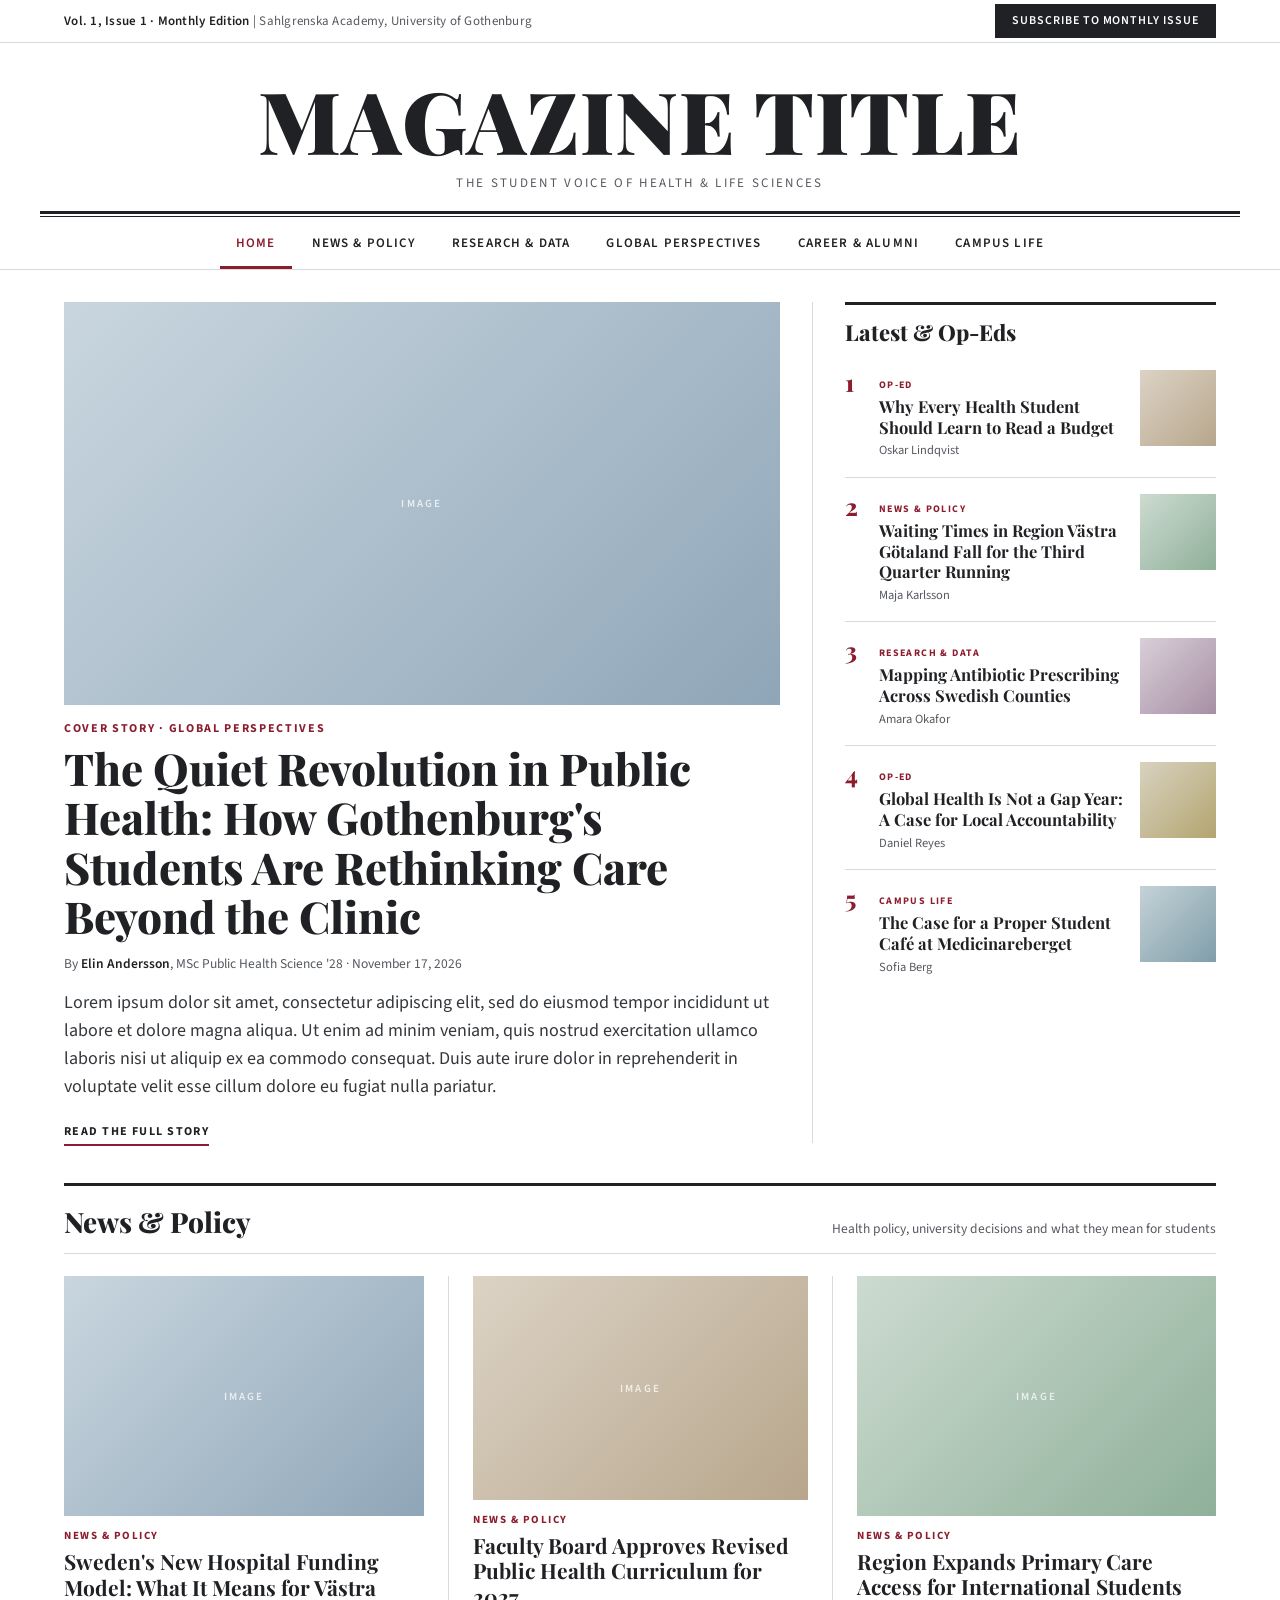
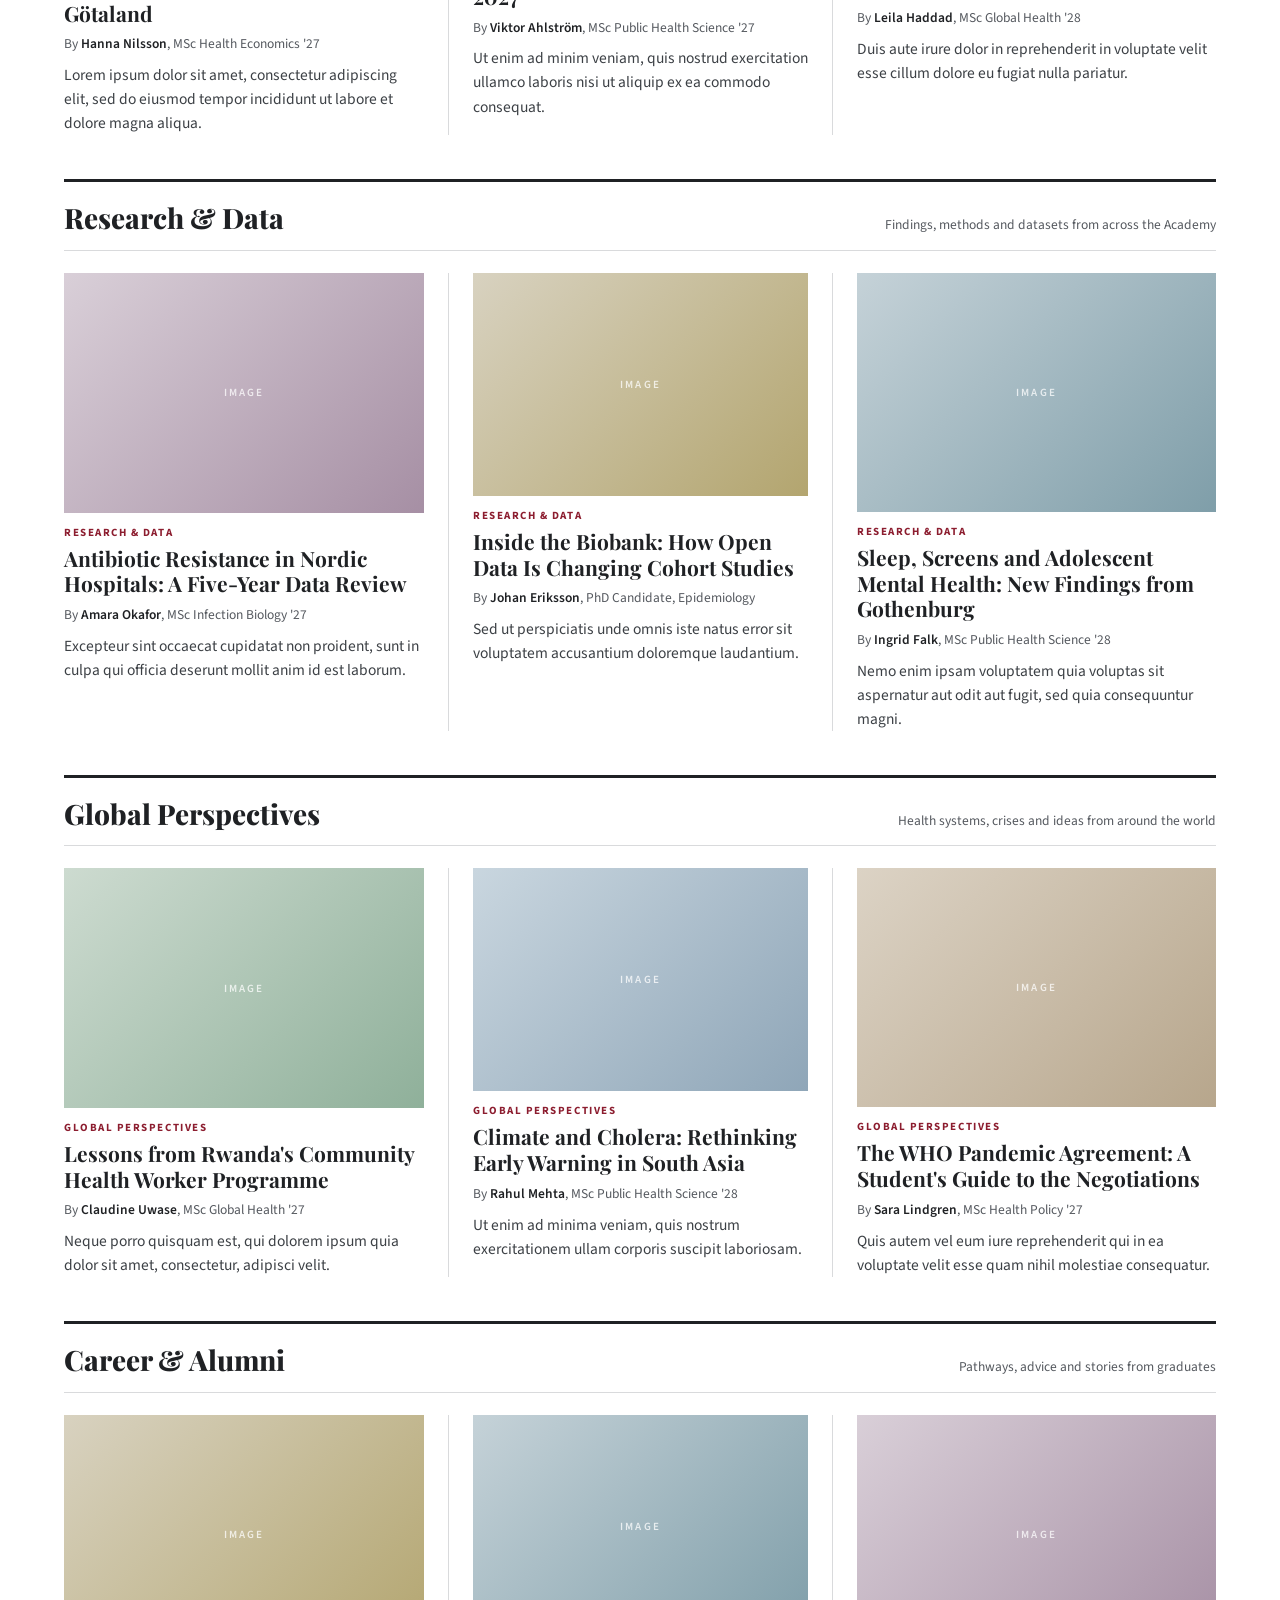
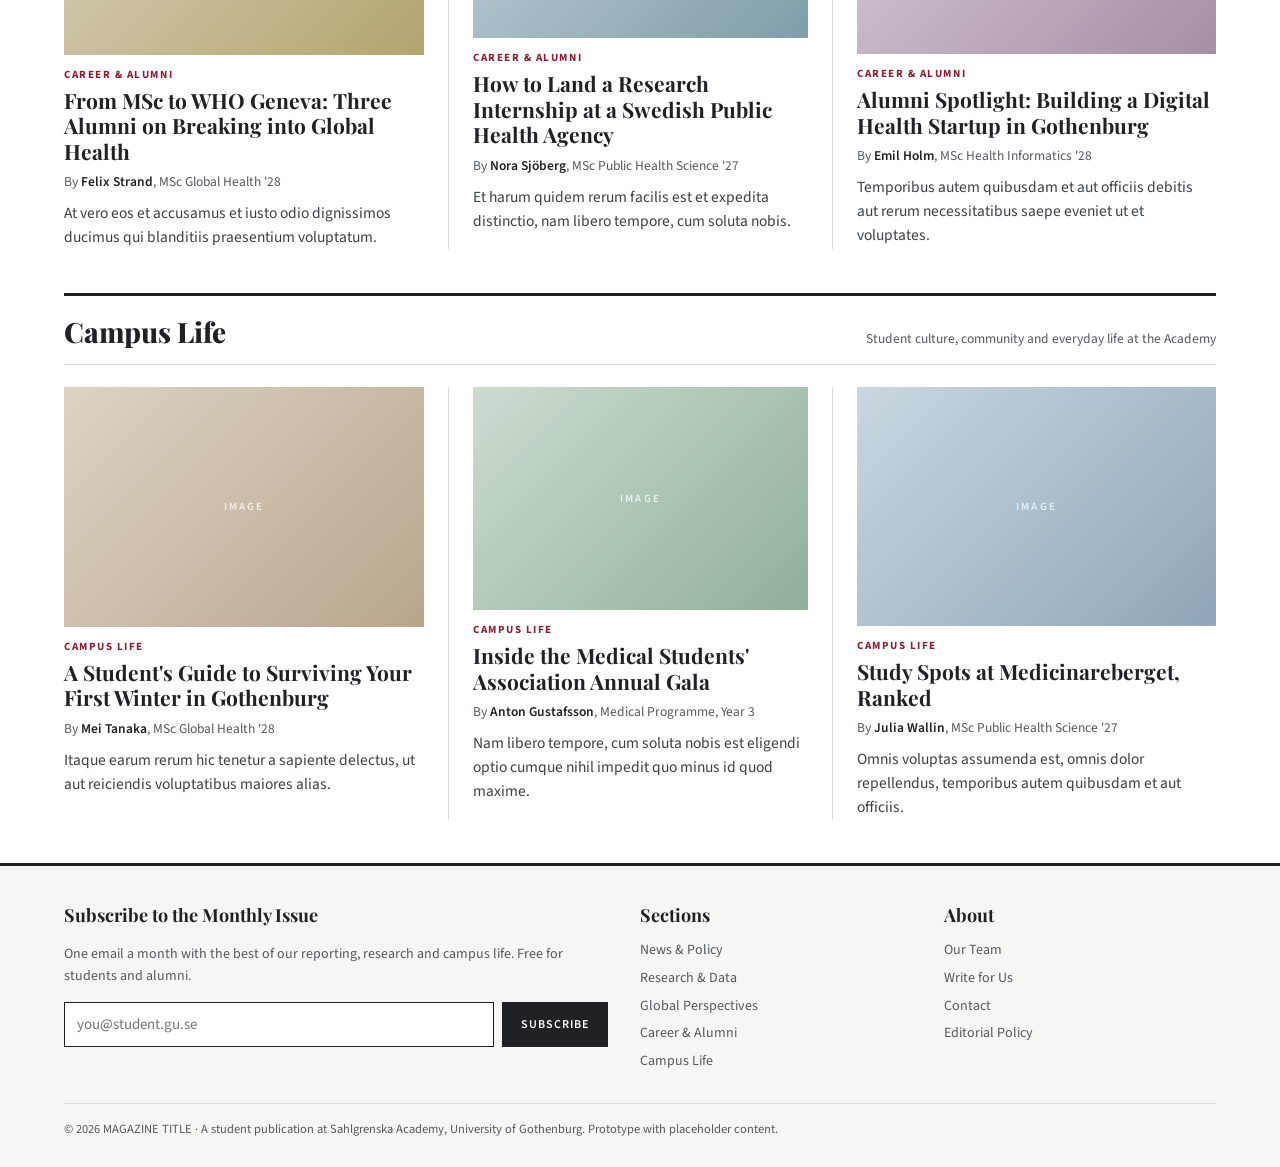
==== index.html @ c4309593 "Add files via upload" ====
<!DOCTYPE html>
<html lang="en">
<head>
  <meta charset="UTF-8">
  <meta name="viewport" content="width=device-width, initial-scale=1">
  <title>MAGAZINE TITLE — Sahlgrenska Academy Student Publication</title>
  <meta name="description" content="A monthly student publication from Sahlgrenska Academy, University of Gothenburg.">
  <link rel="preconnect" href="https://fonts.googleapis.com">
  <link rel="preconnect" href="https://fonts.gstatic.com" crossorigin>
  <link href="https://fonts.googleapis.com/css2?family=Playfair+Display:ital,wght@0,700;0,800;0,900;1,700&family=Source+Sans+3:wght@400;600;700&display=swap" rel="stylesheet">
  <link rel="stylesheet" href="styles.css">
</head>
<body id="top">

  <!-- Utility bar -->
  <div class="utility">
    <div class="wrap">
      <div class="edition"><strong>Vol. 1, Issue 1 · Monthly Edition</strong> | Sahlgrenska Academy, University of Gothenburg</div>
      <a class="btn-subscribe" href="#subscribe">Subscribe to Monthly Issue</a>
    </div>
  </div>

  <!-- Masthead -->
  <header class="masthead">
    <a href="index.html"><h1>MAGAZINE TITLE</h1></a>
    <p class="tagline">The Student Voice of Health &amp; Life Sciences</p>
  </header>
  <div class="double-rule" aria-hidden="true"></div>

  <!-- Sticky navigation -->
  <nav class="nav" aria-label="Categories">
    <div class="wrap">
      <ul>
        <li><a href="#top" class="active">Home</a></li>
        <li><a href="#news-policy">News &amp; Policy</a></li>
        <li><a href="#research-data">Research &amp; Data</a></li>
        <li><a href="#global-perspectives">Global Perspectives</a></li>
        <li><a href="#career-alumni">Career &amp; Alumni</a></li>
        <li><a href="#campus-life">Campus Life</a></li>
      </ul>
    </div>
  </nav>

  <main class="wrap">

    <!-- Hero grid -->
    <div class="hero">
      <article class="cover">
        <a href="article.html" aria-label="Read the cover story">
          <div class="ph r169 c1"></div>
        </a>
        <span class="tag">Cover Story · Global Perspectives</span>
        <h2><a href="article.html">The Quiet Revolution in Public Health: How Gothenburg's Students Are Rethinking Care Beyond the Clinic</a></h2>
        <p class="byline">By <strong>Elin Andersson</strong>, MSc Public Health Science '28 · November 17, 2026</p>
        <p class="excerpt">Lorem ipsum dolor sit amet, consectetur adipiscing elit, sed do eiusmod tempor incididunt ut labore et dolore magna aliqua. Ut enim ad minim veniam, quis nostrud exercitation ullamco laboris nisi ut aliquip ex ea commodo consequat. Duis aute irure dolor in reprehenderit in voluptate velit esse cillum dolore eu fugiat nulla pariatur.</p>
        <a class="read-more" href="article.html">Read the full story</a>
      </article>

      <aside class="sidebar" aria-label="Latest and Op-Eds">
        <h3>Latest &amp; Op-Eds</h3>
        <ol class="latest">
          <li>
            <div>
              <span class="tag">Op-Ed</span>
              <h4><a href="article.html">Why Every Health Student Should Learn to Read a Budget</a></h4>
              <p class="byline">Oskar Lindqvist</p>
            </div>
            <div class="ph sq c2"></div>
          </li>
          <li>
            <div>
              <span class="tag">News &amp; Policy</span>
              <h4><a href="article.html">Waiting Times in Region Västra Götaland Fall for the Third Quarter Running</a></h4>
              <p class="byline">Maja Karlsson</p>
            </div>
            <div class="ph sq c3"></div>
          </li>
          <li>
            <div>
              <span class="tag">Research &amp; Data</span>
              <h4><a href="article.html">Mapping Antibiotic Prescribing Across Swedish Counties</a></h4>
              <p class="byline">Amara Okafor</p>
            </div>
            <div class="ph sq c4"></div>
          </li>
          <li>
            <div>
              <span class="tag">Op-Ed</span>
              <h4><a href="article.html">Global Health Is Not a Gap Year: A Case for Local Accountability</a></h4>
              <p class="byline">Daniel Reyes</p>
            </div>
            <div class="ph sq c5"></div>
          </li>
          <li>
            <div>
              <span class="tag">Campus Life</span>
              <h4><a href="article.html">The Case for a Proper Student Café at Medicinareberget</a></h4>
              <p class="byline">Sofia Berg</p>
            </div>
            <div class="ph sq c6"></div>
          </li>
        </ol>
      </aside>
    </div>

    <!-- News & Policy -->
    <section class="category" id="news-policy">
      <div class="section-head">
        <h2>News &amp; Policy</h2>
        <span class="blurb">Health policy, university decisions and what they mean for students</span>
      </div>
      <div class="cards">
        <article class="card">
          <div class="ph r32 c1"></div>
          <span class="tag">News &amp; Policy</span>
          <h3><a href="article.html">Sweden's New Hospital Funding Model: What It Means for Västra Götaland</a></h3>
          <p class="byline">By <strong>Hanna Nilsson</strong>, MSc Health Economics '27</p>
          <p class="summary">Lorem ipsum dolor sit amet, consectetur adipiscing elit, sed do eiusmod tempor incididunt ut labore et dolore magna aliqua.</p>
        </article>
        <article class="card">
          <div class="ph r32 c2"></div>
          <span class="tag">News &amp; Policy</span>
          <h3><a href="article.html">Faculty Board Approves Revised Public Health Curriculum for 2027</a></h3>
          <p class="byline">By <strong>Viktor Ahlström</strong>, MSc Public Health Science '27</p>
          <p class="summary">Ut enim ad minim veniam, quis nostrud exercitation ullamco laboris nisi ut aliquip ex ea commodo consequat.</p>
        </article>
        <article class="card">
          <div class="ph r32 c3"></div>
          <span class="tag">News &amp; Policy</span>
          <h3><a href="article.html">Region Expands Primary Care Access for International Students</a></h3>
          <p class="byline">By <strong>Leila Haddad</strong>, MSc Global Health '28</p>
          <p class="summary">Duis aute irure dolor in reprehenderit in voluptate velit esse cillum dolore eu fugiat nulla pariatur.</p>
        </article>
      </div>
    </section>

    <!-- Research & Data -->
    <section class="category" id="research-data">
      <div class="section-head">
        <h2>Research &amp; Data</h2>
        <span class="blurb">Findings, methods and datasets from across the Academy</span>
      </div>
      <div class="cards">
        <article class="card">
          <div class="ph r32 c4"></div>
          <span class="tag">Research &amp; Data</span>
          <h3><a href="article.html">Antibiotic Resistance in Nordic Hospitals: A Five-Year Data Review</a></h3>
          <p class="byline">By <strong>Amara Okafor</strong>, MSc Infection Biology '27</p>
          <p class="summary">Excepteur sint occaecat cupidatat non proident, sunt in culpa qui officia deserunt mollit anim id est laborum.</p>
        </article>
        <article class="card">
          <div class="ph r32 c5"></div>
          <span class="tag">Research &amp; Data</span>
          <h3><a href="article.html">Inside the Biobank: How Open Data Is Changing Cohort Studies</a></h3>
          <p class="byline">By <strong>Johan Eriksson</strong>, PhD Candidate, Epidemiology</p>
          <p class="summary">Sed ut perspiciatis unde omnis iste natus error sit voluptatem accusantium doloremque laudantium.</p>
        </article>
        <article class="card">
          <div class="ph r32 c6"></div>
          <span class="tag">Research &amp; Data</span>
          <h3><a href="article.html">Sleep, Screens and Adolescent Mental Health: New Findings from Gothenburg</a></h3>
          <p class="byline">By <strong>Ingrid Falk</strong>, MSc Public Health Science '28</p>
          <p class="summary">Nemo enim ipsam voluptatem quia voluptas sit aspernatur aut odit aut fugit, sed quia consequuntur magni.</p>
        </article>
      </div>
    </section>

    <!-- Global Perspectives -->
    <section class="category" id="global-perspectives">
      <div class="section-head">
        <h2>Global Perspectives</h2>
        <span class="blurb">Health systems, crises and ideas from around the world</span>
      </div>
      <div class="cards">
        <article class="card">
          <div class="ph r32 c3"></div>
          <span class="tag">Global Perspectives</span>
          <h3><a href="article.html">Lessons from Rwanda's Community Health Worker Programme</a></h3>
          <p class="byline">By <strong>Claudine Uwase</strong>, MSc Global Health '27</p>
          <p class="summary">Neque porro quisquam est, qui dolorem ipsum quia dolor sit amet, consectetur, adipisci velit.</p>
        </article>
        <article class="card">
          <div class="ph r32 c1"></div>
          <span class="tag">Global Perspectives</span>
          <h3><a href="article.html">Climate and Cholera: Rethinking Early Warning in South Asia</a></h3>
          <p class="byline">By <strong>Rahul Mehta</strong>, MSc Public Health Science '28</p>
          <p class="summary">Ut enim ad minima veniam, quis nostrum exercitationem ullam corporis suscipit laboriosam.</p>
        </article>
        <article class="card">
          <div class="ph r32 c2"></div>
          <span class="tag">Global Perspectives</span>
          <h3><a href="article.html">The WHO Pandemic Agreement: A Student's Guide to the Negotiations</a></h3>
          <p class="byline">By <strong>Sara Lindgren</strong>, MSc Health Policy '27</p>
          <p class="summary">Quis autem vel eum iure reprehenderit qui in ea voluptate velit esse quam nihil molestiae consequatur.</p>
        </article>
      </div>
    </section>

    <!-- Career & Alumni -->
    <section class="category" id="career-alumni">
      <div class="section-head">
        <h2>Career &amp; Alumni</h2>
        <span class="blurb">Pathways, advice and stories from graduates</span>
      </div>
      <div class="cards">
        <article class="card">
          <div class="ph r32 c5"></div>
          <span class="tag">Career &amp; Alumni</span>
          <h3><a href="article.html">From MSc to WHO Geneva: Three Alumni on Breaking into Global Health</a></h3>
          <p class="byline">By <strong>Felix Strand</strong>, MSc Global Health '28</p>
          <p class="summary">At vero eos et accusamus et iusto odio dignissimos ducimus qui blanditiis praesentium voluptatum.</p>
        </article>
        <article class="card">
          <div class="ph r32 c6"></div>
          <span class="tag">Career &amp; Alumni</span>
          <h3><a href="article.html">How to Land a Research Internship at a Swedish Public Health Agency</a></h3>
          <p class="byline">By <strong>Nora Sjöberg</strong>, MSc Public Health Science '27</p>
          <p class="summary">Et harum quidem rerum facilis est et expedita distinctio, nam libero tempore, cum soluta nobis.</p>
        </article>
        <article class="card">
          <div class="ph r32 c4"></div>
          <span class="tag">Career &amp; Alumni</span>
          <h3><a href="article.html">Alumni Spotlight: Building a Digital Health Startup in Gothenburg</a></h3>
          <p class="byline">By <strong>Emil Holm</strong>, MSc Health Informatics '28</p>
          <p class="summary">Temporibus autem quibusdam et aut officiis debitis aut rerum necessitatibus saepe eveniet ut et voluptates.</p>
        </article>
      </div>
    </section>

    <!-- Campus Life -->
    <section class="category" id="campus-life">
      <div class="section-head">
        <h2>Campus Life</h2>
        <span class="blurb">Student culture, community and everyday life at the Academy</span>
      </div>
      <div class="cards">
        <article class="card">
          <div class="ph r32 c2"></div>
          <span class="tag">Campus Life</span>
          <h3><a href="article.html">A Student's Guide to Surviving Your First Winter in Gothenburg</a></h3>
          <p class="byline">By <strong>Mei Tanaka</strong>, MSc Global Health '28</p>
          <p class="summary">Itaque earum rerum hic tenetur a sapiente delectus, ut aut reiciendis voluptatibus maiores alias.</p>
        </article>
        <article class="card">
          <div class="ph r32 c3"></div>
          <span class="tag">Campus Life</span>
          <h3><a href="article.html">Inside the Medical Students' Association Annual Gala</a></h3>
          <p class="byline">By <strong>Anton Gustafsson</strong>, Medical Programme, Year 3</p>
          <p class="summary">Nam libero tempore, cum soluta nobis est eligendi optio cumque nihil impedit quo minus id quod maxime.</p>
        </article>
        <article class="card">
          <div class="ph r32 c1"></div>
          <span class="tag">Campus Life</span>
          <h3><a href="article.html">Study Spots at Medicinareberget, Ranked</a></h3>
          <p class="byline">By <strong>Julia Wallin</strong>, MSc Public Health Science '27</p>
          <p class="summary">Omnis voluptas assumenda est, omnis dolor repellendus, temporibus autem quibusdam et aut officiis.</p>
        </article>
      </div>
    </section>

  </main>

  <!-- Footer -->
  <footer class="footer" id="subscribe">
    <div class="wrap">
      <div class="cols">
        <div>
          <h4>Subscribe to the Monthly Issue</h4>
          <p>One email a month with the best of our reporting, research and campus life. Free for students and alumni.</p>
          <form class="sub-form" onsubmit="event.preventDefault(); this.innerHTML='<p>Thanks! (Prototype form – no data is sent.)</p>';">
            <input type="email" placeholder="you@student.gu.se" aria-label="Email address" required>
            <button type="submit">Subscribe</button>
          </form>
        </div>
        <div>
          <h4>Sections</h4>
          <ul>
            <li><a href="#news-policy">News &amp; Policy</a></li>
            <li><a href="#research-data">Research &amp; Data</a></li>
            <li><a href="#global-perspectives">Global Perspectives</a></li>
            <li><a href="#career-alumni">Career &amp; Alumni</a></li>
            <li><a href="#campus-life">Campus Life</a></li>
          </ul>
        </div>
        <div>
          <h4>About</h4>
          <ul>
            <li><a href="#top">Our Team</a></li>
            <li><a href="#top">Write for Us</a></li>
            <li><a href="#top">Contact</a></li>
            <li><a href="#top">Editorial Policy</a></li>
          </ul>
        </div>
      </div>
      <div class="legal">© 2026 MAGAZINE TITLE · A student publication at Sahlgrenska Academy, University of Gothenburg. Prototype with placeholder content.</div>
    </div>
  </footer>

  <script>
    // Highlight the nav link of the section currently in view
    (function () {
      var links = document.querySelectorAll('.nav a');
      var map = {};
      links.forEach(function (a) { map[a.getAttribute('href')] = a; });
      var sections = document.querySelectorAll('section.category');
      if (!('IntersectionObserver' in window)) return;
      var io = new IntersectionObserver(function (entries) {
        entries.forEach(function (e) {
          if (e.isIntersecting) {
            links.forEach(function (a) { a.classList.remove('active'); });
            var l = map['#' + e.target.id];
            if (l) l.classList.add('active');
          }
        });
      }, { rootMargin: '-30% 0px -60% 0px' });
      sections.forEach(function (s) { io.observe(s); });
      window.addEventListener('scroll', function () {
        if (window.scrollY < 300) {
          links.forEach(function (a) { a.classList.remove('active'); });
          map['#top'].classList.add('active');
        }
      }, { passive: true });
    })();
  </script>
</body>
</html>
---- styles.css ----
/* ==========================================================
   MAGAZINE TITLE — Collegiate newspaper prototype
   Fonts: Playfair Display (headlines), Source Sans 3 (UI/meta)
   ========================================================== */

:root {
  --ink: #1f2124;
  --ink-soft: #55595f;
  --ink-faint: #8a8e94;
  --rule: #d9dadc;
  --rule-dark: #1f2124;
  --paper: #ffffff;
  --paper-tint: #f6f6f4;
  --accent: #8c1d2f;
  --serif: "Playfair Display", Georgia, "Times New Roman", serif;
  --sans: "Source Sans 3", "Inter", system-ui, -apple-system, "Segoe UI", sans-serif;
  --maxw: 1200px;
  --nav-h: 52px;
}

*, *::before, *::after { box-sizing: border-box; }

html { scroll-behavior: smooth; }

body {
  margin: 0;
  background: var(--paper);
  color: var(--ink);
  font-family: var(--sans);
  font-size: 17px;
  line-height: 1.55;
  -webkit-font-smoothing: antialiased;
}

img { max-width: 100%; display: block; }
a { color: inherit; text-decoration: none; }
a:hover { color: var(--accent); }

.wrap {
  max-width: var(--maxw);
  margin: 0 auto;
  padding: 0 24px;
}

/* ---------- Placeholder images (pure CSS, no files needed) ---------- */
.ph {
  position: relative;
  width: 100%;
  background: linear-gradient(135deg, #cfd6dc, #aab4bd);
  overflow: hidden;
}
.ph::after {
  content: "IMAGE";
  position: absolute;
  inset: 0;
  display: grid;
  place-items: center;
  font: 600 11px/1 var(--sans);
  letter-spacing: .2em;
  color: rgba(255,255,255,.75);
}
.ph.r169 { aspect-ratio: 16 / 9; }
.ph.r32  { aspect-ratio: 3 / 2; }
.ph.sq   { aspect-ratio: 1 / 1; }
.ph.sq::after { content: ""; }
.ph.c1 { background: linear-gradient(135deg, #c9d6df, #8fa6b8); }
.ph.c2 { background: linear-gradient(135deg, #dcd3c5, #b7a68c); }
.ph.c3 { background: linear-gradient(135deg, #cddbd0, #8fb09a); }
.ph.c4 { background: linear-gradient(135deg, #d9cfd8, #a68fa4); }
.ph.c5 { background: linear-gradient(135deg, #d8d2c0, #b3a56f); }
.ph.c6 { background: linear-gradient(135deg, #c5d2d8, #7f9ea9); }

/* ---------- Utility bar ---------- */
.utility {
  border-bottom: 1px solid var(--rule);
  font-size: 13px;
  color: var(--ink-soft);
}
.utility .wrap {
  display: flex;
  align-items: center;
  justify-content: space-between;
  gap: 16px;
  min-height: 42px;
}
.utility .edition { letter-spacing: .02em; }
.utility .edition strong { color: var(--ink); font-weight: 600; }
.btn-subscribe {
  display: inline-block;
  background: var(--ink);
  color: #fff;
  font: 600 12px/1 var(--sans);
  letter-spacing: .08em;
  text-transform: uppercase;
  padding: 10px 16px;
  border: 1px solid var(--ink);
  transition: background .15s, border-color .15s;
  white-space: nowrap;
}
.btn-subscribe:hover { background: var(--accent); border-color: var(--accent); color: #fff; }

/* ---------- Masthead ---------- */
.masthead {
  text-align: center;
  padding: 34px 24px 18px;
}
.masthead a { display: inline-block; }
.masthead h1 {
  margin: 0;
  font-family: var(--serif);
  font-weight: 900;
  font-size: clamp(38px, 8vw, 86px);
  line-height: 1;
  letter-spacing: .01em;
  text-transform: uppercase;
}
.masthead .tagline {
  margin: 10px 0 0;
  font-size: 13px;
  letter-spacing: .18em;
  text-transform: uppercase;
  color: var(--ink-soft);
}
.double-rule {
  max-width: var(--maxw);
  margin: 0 auto;
  height: 6px;
  border-top: 3px solid var(--rule-dark);
  border-bottom: 1px solid var(--rule-dark);
}

/* ---------- Sticky nav ---------- */
.nav {
  position: sticky;
  top: 0;
  z-index: 50;
  background: var(--paper);
  border-bottom: 1px solid var(--rule);
}
.nav .wrap { padding: 0; }
.nav ul {
  list-style: none;
  margin: 0;
  padding: 0 12px;
  display: flex;
  justify-content: center;
  gap: 4px;
  overflow-x: auto;
  scrollbar-width: none;
}
.nav ul::-webkit-scrollbar { display: none; }
.nav a {
  display: block;
  height: var(--nav-h);
  line-height: var(--nav-h);
  padding: 0 16px;
  font-size: 13px;
  font-weight: 600;
  letter-spacing: .09em;
  text-transform: uppercase;
  white-space: nowrap;
  border-bottom: 3px solid transparent;
}
.nav a:hover,
.nav a.active { color: var(--accent); border-bottom-color: var(--accent); }

section[id], #top { scroll-margin-top: calc(var(--nav-h) + 8px); }

/* ---------- Tags & bylines ---------- */
.tag {
  display: inline-block;
  font: 700 11px/1 var(--sans);
  letter-spacing: .14em;
  text-transform: uppercase;
  color: var(--accent);
  margin-bottom: 8px;
}
.byline {
  font-size: 13.5px;
  color: var(--ink-soft);
  margin: 0;
}
.byline strong { color: var(--ink); font-weight: 600; }

/* ---------- Hero grid ---------- */
.hero {
  display: grid;
  grid-template-columns: 65fr 35fr;
  padding: 32px 0 40px;
}
.cover {
  padding-right: 32px;
  border-right: 1px solid var(--rule);
}
.cover .tag { font-size: 12px; margin-top: 18px; }
.cover h2 {
  font-family: var(--serif);
  font-weight: 800;
  font-size: clamp(28px, 3.6vw, 44px);
  line-height: 1.12;
  margin: 0 0 14px;
}
.cover .byline { margin-bottom: 14px; }
.cover .excerpt { font-size: 18px; color: #34373b; margin: 0 0 16px; }
.read-more {
  font: 700 12px/1 var(--sans);
  letter-spacing: .12em;
  text-transform: uppercase;
  border-bottom: 2px solid var(--accent);
  padding-bottom: 4px;
}

.sidebar { padding-left: 32px; }
.sidebar h3 {
  margin: 0 0 4px;
  padding-top: 10px;
  border-top: 3px solid var(--rule-dark);
  font-family: var(--serif);
  font-size: 22px;
  font-weight: 800;
}
.latest { list-style: none; margin: 0; padding: 0; counter-reset: n; }
.latest li {
  counter-increment: n;
  display: grid;
  grid-template-columns: 22px 1fr 76px;
  gap: 12px;
  align-items: start;
  padding: 16px 0;
  border-bottom: 1px solid var(--rule);
}
.latest li:last-child { border-bottom: 0; }
.latest li::before {
  content: counter(n);
  font-family: var(--serif);
  font-weight: 800;
  font-size: 24px;
  line-height: 1;
  color: var(--accent);
}
.latest .tag { margin-bottom: 4px; font-size: 10px; }
.latest h4 {
  margin: 0 0 4px;
  font-family: var(--serif);
  font-size: 16.5px;
  line-height: 1.25;
  font-weight: 700;
}
.latest .byline { font-size: 12.5px; }

/* ---------- Category sections ---------- */
.category {
  border-top: 3px solid var(--rule-dark);
  padding: 14px 0 44px;
}
.category + .category { margin-top: 0; }
.section-head {
  display: flex;
  align-items: baseline;
  justify-content: space-between;
  gap: 12px;
  margin-bottom: 22px;
  padding-bottom: 10px;
  border-bottom: 1px solid var(--rule);
}
.section-head h2 {
  margin: 0;
  font-family: var(--serif);
  font-weight: 800;
  font-size: 28px;
}
.section-head .blurb { font-size: 13.5px; color: var(--ink-soft); }

.cards {
  display: grid;
  grid-template-columns: repeat(3, 1fr);
}
.card {
  padding: 0 24px;
  border-left: 1px solid var(--rule);
}
.card:first-child { padding-left: 0; border-left: 0; }
.card:last-child { padding-right: 0; }
.card .tag { margin-top: 14px; }
.card h3 {
  margin: 0 0 8px;
  font-family: var(--serif);
  font-weight: 700;
  font-size: 21px;
  line-height: 1.22;
}
.card .byline { margin-bottom: 8px; }
.card p.summary { margin: 0; font-size: 15.5px; color: #3c4045; }

/* ---------- Footer ---------- */
.footer {
  background: var(--paper-tint);
  border-top: 3px solid var(--rule-dark);
  padding: 36px 0 28px;
  font-size: 14px;
  color: var(--ink-soft);
}
.footer .cols {
  display: grid;
  grid-template-columns: 2fr 1fr 1fr;
  gap: 32px;
  margin-bottom: 24px;
}
.footer h4 {
  margin: 0 0 10px;
  font-family: var(--serif);
  font-size: 18px;
  color: var(--ink);
}
.footer ul { list-style: none; margin: 0; padding: 0; }
.footer li { margin-bottom: 6px; }
.footer .legal {
  border-top: 1px solid var(--rule);
  padding-top: 16px;
  font-size: 12.5px;
}
.sub-form { display: flex; gap: 8px; margin-top: 12px; flex-wrap: wrap; }
.sub-form input {
  flex: 1 1 200px;
  padding: 11px 12px;
  border: 1px solid var(--rule-dark);
  font: 15px var(--sans);
  background: #fff;
}
.sub-form button {
  padding: 11px 18px;
  border: 1px solid var(--ink);
  background: var(--ink);
  color: #fff;
  font: 600 12px var(--sans);
  letter-spacing: .08em;
  text-transform: uppercase;
  cursor: pointer;
}
.sub-form button:hover { background: var(--accent); border-color: var(--accent); }

/* ==========================================================
   ARTICLE PAGE
   ========================================================== */
.article-wrap {
  max-width: 760px;
  margin: 0 auto;
  padding: 36px 24px 60px;
}
.crumbs {
  font-size: 13px;
  color: var(--ink-soft);
  margin-bottom: 18px;
}
.crumbs a { border-bottom: 1px solid var(--rule); }
.article-wrap .tag { font-size: 12px; }
.article-wrap h1 {
  margin: 0 0 14px;
  font-family: var(--serif);
  font-weight: 900;
  font-size: clamp(32px, 5vw, 52px);
  line-height: 1.1;
}
.subtitle {
  margin: 0 0 22px;
  font-family: var(--serif);
  font-style: italic;
  font-size: clamp(18px, 2.4vw, 22px);
  line-height: 1.4;
  color: #3c4045;
}
.article-meta {
  display: flex;
  justify-content: space-between;
  flex-wrap: wrap;
  gap: 8px;
  padding: 12px 0;
  margin-bottom: 24px;
  border-top: 1px solid var(--rule);
  border-bottom: 1px solid var(--rule);
  font-size: 14px;
  color: var(--ink-soft);
}
.article-meta strong { color: var(--ink); }

figure.featured { margin: 0 0 30px; }
figure.featured figcaption {
  margin-top: 8px;
  font-size: 13px;
  color: var(--ink-soft);
  border-bottom: 1px solid var(--rule);
  padding-bottom: 10px;
}
figure.featured figcaption em { color: var(--ink-faint); font-style: normal; }

.article-body p {
  margin: 0 0 1.35em;
  font-family: Georgia, "Times New Roman", serif;
  font-size: 19px;
  line-height: 1.7;
}
.article-body p:first-of-type::first-letter {
  float: left;
  font-family: var(--serif);
  font-weight: 900;
  font-size: 4.2em;
  line-height: .85;
  padding: 6px 10px 0 0;
  color: var(--accent);
}
blockquote.pull {
  margin: 34px 0;
  padding: 18px 0 18px 26px;
  border-left: 4px solid var(--accent);
  font-family: var(--serif);
  font-style: italic;
  font-weight: 700;
  font-size: clamp(22px, 3vw, 28px);
  line-height: 1.3;
}
blockquote.pull cite {
  display: block;
  margin-top: 12px;
  font: 600 13px var(--sans);
  font-style: normal;
  letter-spacing: .08em;
  text-transform: uppercase;
  color: var(--ink-soft);
}

.author-box {
  display: grid;
  grid-template-columns: 84px 1fr;
  gap: 18px;
  align-items: start;
  margin-top: 40px;
  padding: 22px;
  background: var(--paper-tint);
  border-top: 3px solid var(--rule-dark);
}
.author-box .avatar {
  width: 84px;
  height: 84px;
  border-radius: 50%;
  background: linear-gradient(135deg, #b9c5cf, #8aa0b2);
  display: grid;
  place-items: center;
  font: 800 28px var(--serif);
  color: #fff;
}
.author-box h4 { margin: 0 0 2px; font-family: var(--serif); font-size: 20px; }
.author-box .role { margin: 0 0 8px; font-size: 13px; color: var(--accent); font-weight: 600; letter-spacing: .04em; }
.author-box p { margin: 0; font-size: 15px; color: #3c4045; }

.back-link { display: inline-block; margin-top: 32px; }

/* ==========================================================
   RESPONSIVE
   ========================================================== */
@media (max-width: 960px) {
  .hero { grid-template-columns: 1fr; }
  .cover { padding-right: 0; border-right: 0; padding-bottom: 28px; border-bottom: 1px solid var(--rule); }
  .sidebar { padding-left: 0; padding-top: 28px; }

  .cards { grid-template-columns: 1fr; }
  .card {
    padding: 20px 0;
    border-left: 0;
    border-top: 1px solid var(--rule);
  }
  .card:first-child { border-top: 0; padding-top: 0; }
  .card:last-child { padding-right: 0; }

  .footer .cols { grid-template-columns: 1fr; gap: 22px; }
}

@media (max-width: 640px) {
  body { font-size: 16px; }
  .wrap { padding: 0 16px; }
  .utility .wrap { flex-direction: column; align-items: flex-start; padding-top: 10px; padding-bottom: 10px; gap: 8px; }
  .utility .edition { font-size: 12px; line-height: 1.4; }
  .btn-subscribe { width: 100%; text-align: center; }
  .masthead { padding-top: 24px; }
  .nav ul { justify-content: flex-start; }
  .nav a { padding: 0 12px; }
  .section-head { flex-direction: column; gap: 4px; }
  .latest li { grid-template-columns: 20px 1fr 64px; gap: 10px; }
  .author-box { grid-template-columns: 1fr; }
  .article-body p { font-size: 18px; }
}
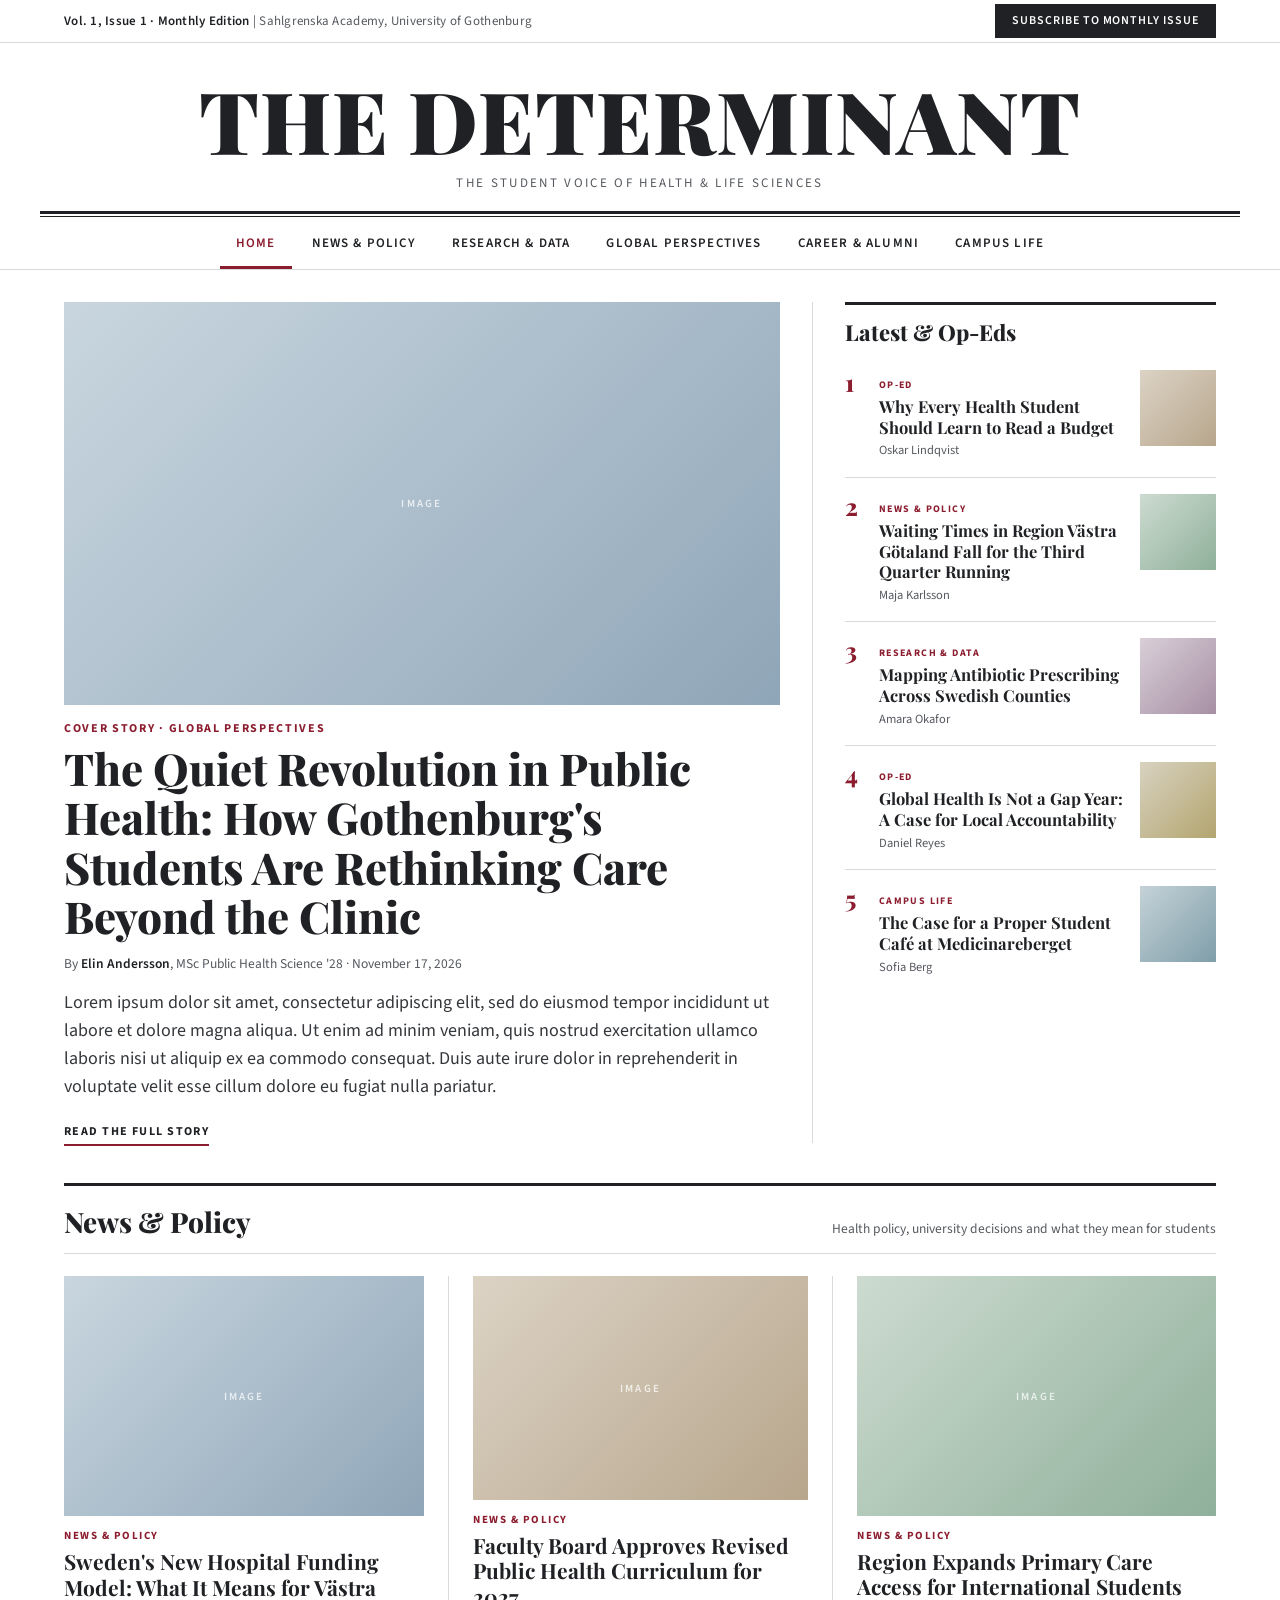
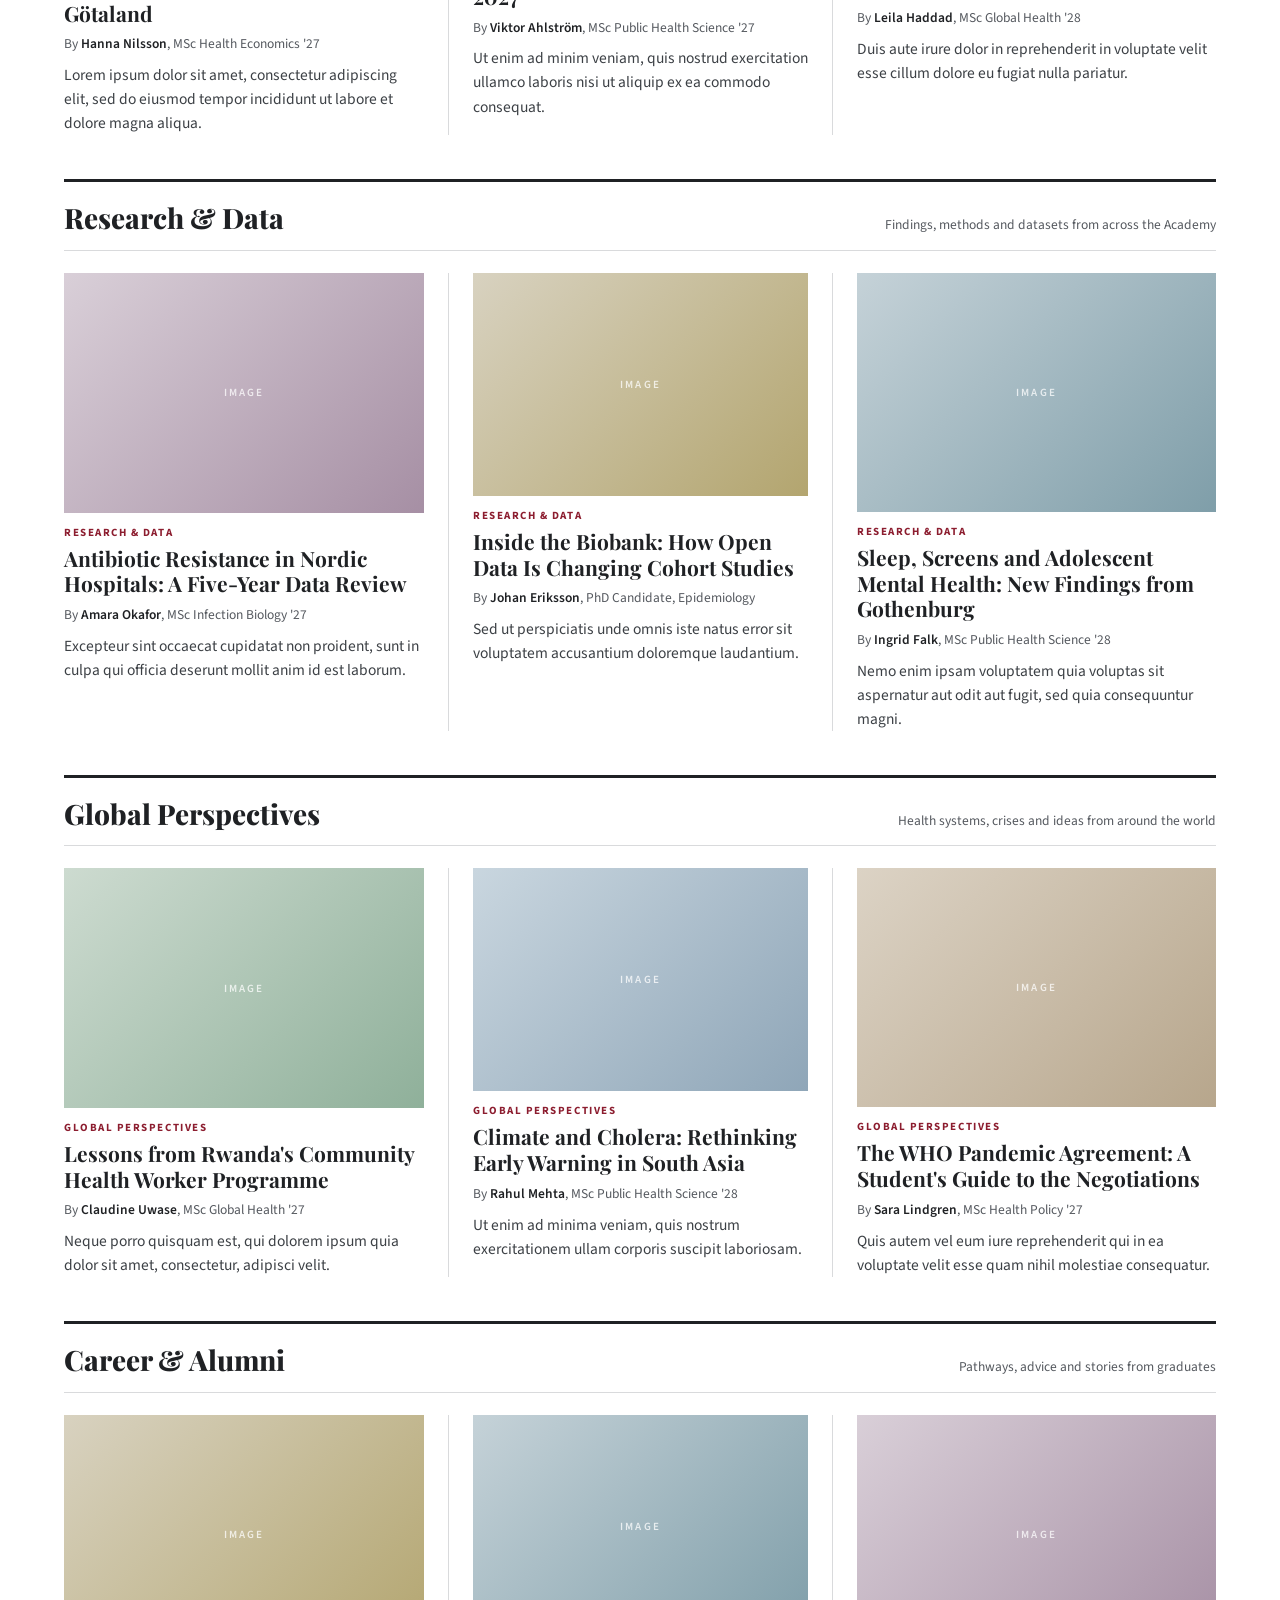
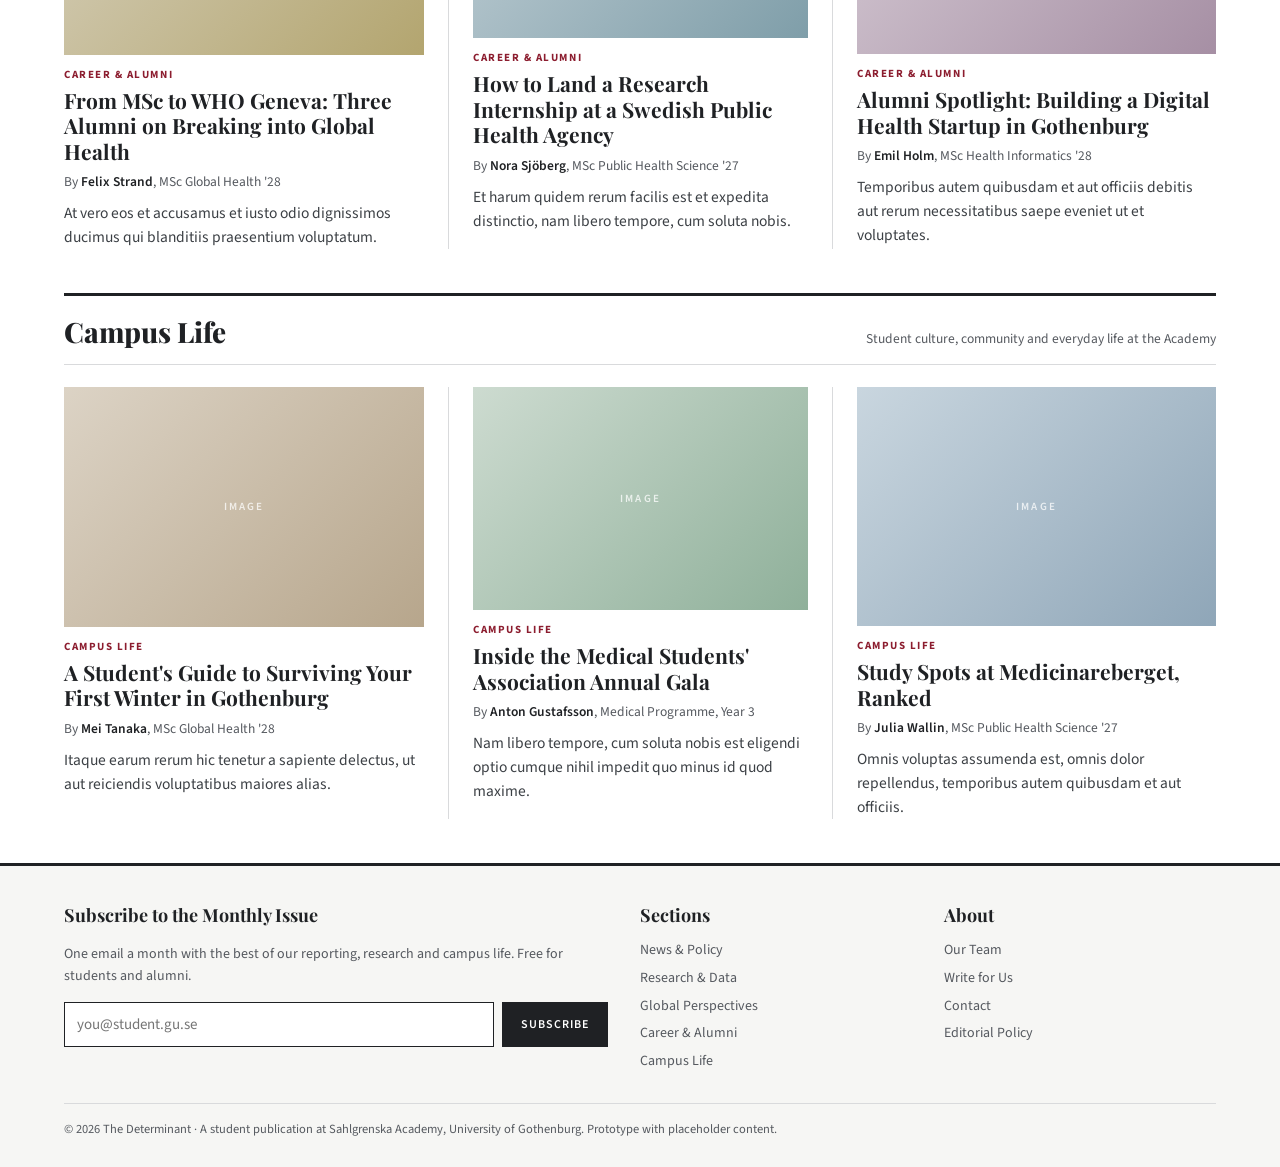
==== commit d716f3dc: "Update index.html" ====
--- a/index.html
+++ b/index.html
@@ -3,7 +3,7 @@
 <head>
   <meta charset="UTF-8">
   <meta name="viewport" content="width=device-width, initial-scale=1">
-  <title>MAGAZINE TITLE — Sahlgrenska Academy Student Publication</title>
+  <title>The Determinant — Sahlgrenska Academy Student Publication</title>
   <meta name="description" content="A monthly student publication from Sahlgrenska Academy, University of Gothenburg.">
   <link rel="preconnect" href="https://fonts.googleapis.com">
   <link rel="preconnect" href="https://fonts.gstatic.com" crossorigin>
@@ -22,7 +22,7 @@
 
   <!-- Masthead -->
   <header class="masthead">
-    <a href="index.html"><h1>MAGAZINE TITLE</h1></a>
+    <a href="index.html"><h1>The Determinant</h1></a>
     <p class="tagline">The Student Voice of Health &amp; Life Sciences</p>
   </header>
   <div class="double-rule" aria-hidden="true"></div>
@@ -292,7 +292,7 @@
           </ul>
         </div>
       </div>
-      <div class="legal">© 2026 MAGAZINE TITLE · A student publication at Sahlgrenska Academy, University of Gothenburg. Prototype with placeholder content.</div>
+      <div class="legal">© 2026 The Determinant · A student publication at Sahlgrenska Academy, University of Gothenburg. Prototype with placeholder content.</div>
     </div>
   </footer>
 
